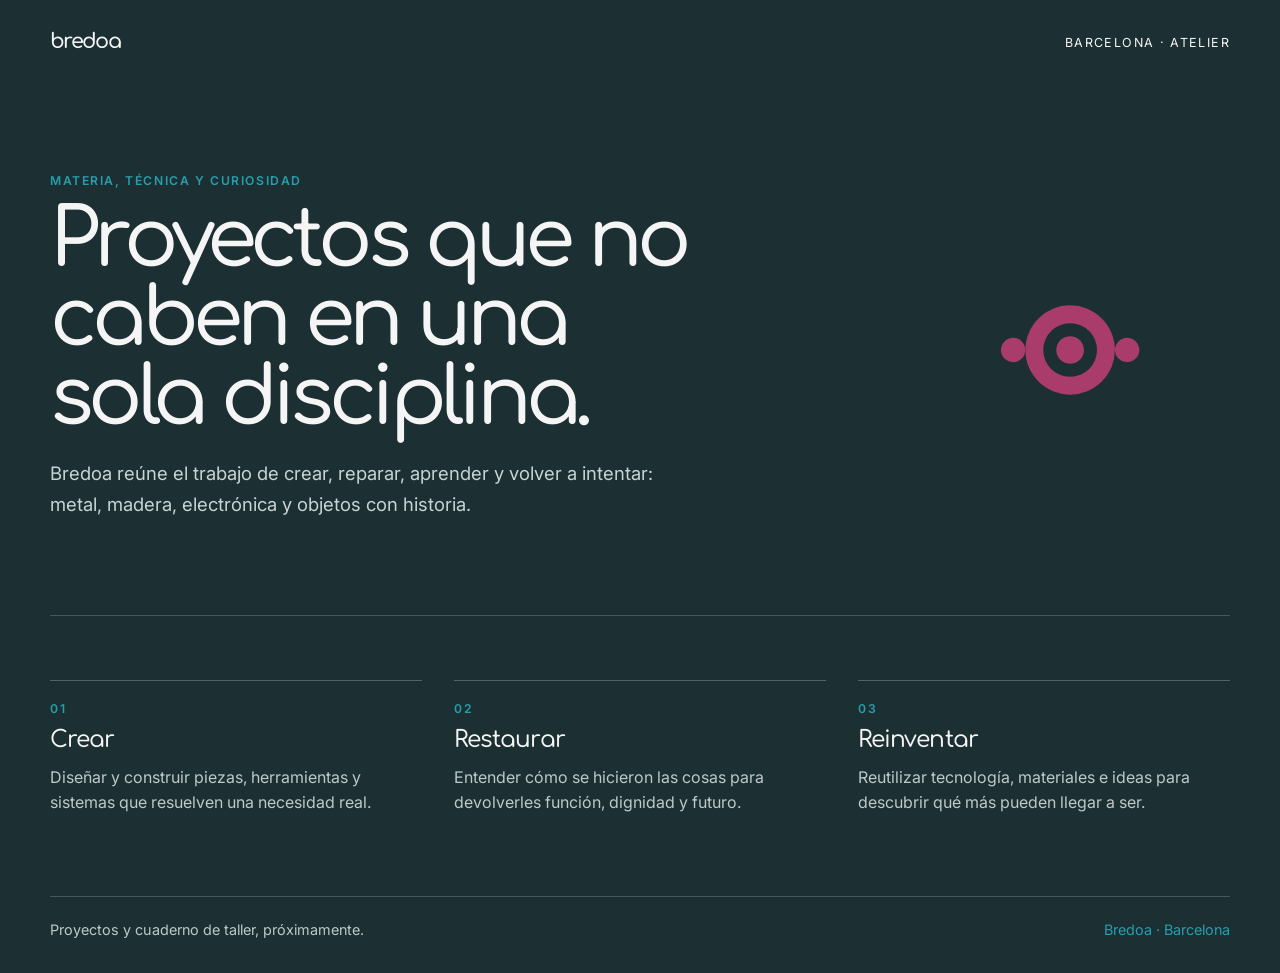
==== index.html @ 993eb0ca "Add first Bredoa website draft" ====
<!doctype html>
<html lang="es">
<head>
  <meta charset="utf-8">
  <meta name="viewport" content="width=device-width, initial-scale=1">
  <meta name="description" content="Bredoa — proyectos entre la técnica, la materia y la curiosidad.">
  <title>Bredoa — Barcelona Atelier</title>
  <link rel="preconnect" href="https://fonts.googleapis.com">
  <link rel="preconnect" href="https://fonts.gstatic.com" crossorigin>
  <link href="https://fonts.googleapis.com/css2?family=Comfortaa:wght@400;500;600&family=Inter:wght@400;500;600&display=swap" rel="stylesheet">
  <link rel="stylesheet" href="styles.css">
</head>
<body>
  <main>
    <nav aria-label="Navegación principal">
      <a class="brand" href="#inicio" aria-label="Bredoa, inicio">bredoa</a>
      <span>Barcelona · Atelier</span>
    </nav>
    <section class="hero" id="inicio">
      <div class="hero-copy">
        <p class="eyebrow">Materia, técnica y curiosidad</p>
        <h1>Proyectos que no caben en una sola disciplina.</h1>
        <p class="intro">Bredoa reúne el trabajo de crear, reparar, aprender y volver a intentar: metal, madera, electrónica y objetos con historia.</p>
      </div>
      <div class="mark" aria-hidden="true"><img src="assets/bredoa-mark.svg" alt=""></div>
    </section>
    <section class="areas" aria-label="Áreas de Bredoa">
      <article><span class="number">01</span><h2>Crear</h2><p>Diseñar y construir piezas, herramientas y sistemas que resuelven una necesidad real.</p></article>
      <article><span class="number">02</span><h2>Restaurar</h2><p>Entender cómo se hicieron las cosas para devolverles función, dignidad y futuro.</p></article>
      <article><span class="number">03</span><h2>Reinventar</h2><p>Reutilizar tecnología, materiales e ideas para descubrir qué más pueden llegar a ser.</p></article>
    </section>
    <footer><p>Proyectos y cuaderno de taller, próximamente.</p><p class="accent">Bredoa · Barcelona</p></footer>
  </main>
</body>
</html>
---- styles.css ----
:root { --ink: #1c2f32; --paper: #f5f5f5; --cyan: #279ead; --magenta: #a93c6a; }
* { box-sizing: border-box; }
html { background: var(--ink); }
body { margin: 0; color: var(--paper); background: var(--ink); font-family: Inter, Arial, sans-serif; }
main { width: min(1180px, calc(100% - 3rem)); margin: 0 auto; min-height: 100vh; }
nav { display: flex; justify-content: space-between; align-items: center; padding: 2rem 0; font-size: .78rem; letter-spacing: .11em; text-transform: uppercase; }
.brand { color: var(--paper); font: 600 1.3rem/1 Comfortaa, sans-serif; letter-spacing: -.08em; text-decoration: none; text-transform: lowercase; }
.hero { min-height: 59vh; display: grid; grid-template-columns: 1.2fr .8fr; align-items: center; gap: 3rem; border-bottom: 1px solid color-mix(in srgb, var(--paper) 20%, transparent); }
.eyebrow, .number { color: var(--cyan); font-size: .76rem; font-weight: 600; letter-spacing: .13em; text-transform: uppercase; }
h1 { max-width: 760px; margin: .75rem 0 1.3rem; font: 500 clamp(2.7rem, 6.3vw, 6.4rem)/.98 Comfortaa, sans-serif; letter-spacing: -.07em; }
.intro { max-width: 610px; color: #c8d4d5; font-size: clamp(1rem, 1.45vw, 1.24rem); line-height: 1.65; }
.mark { justify-self: end; width: min(320px, 80%); }.mark img { width: 100%; display: block; }
.areas { display: grid; grid-template-columns: repeat(3, 1fr); gap: 2rem; padding: 4rem 0 5rem; }.areas article { border-top: 1px solid color-mix(in srgb, var(--paper) 25%, transparent); padding-top: 1rem; }
h2 { margin: .55rem 0 .7rem; font: 500 1.45rem/1.2 Comfortaa, sans-serif; letter-spacing: -.04em; }.areas p { margin: 0; color: #bdc9ca; line-height: 1.6; }
footer { display: flex; justify-content: space-between; gap: 2rem; border-top: 1px solid color-mix(in srgb, var(--paper) 20%, transparent); padding: 1.5rem 0 2.2rem; color: #bdc9ca; font-size: .9rem; } footer p { margin: 0; }.accent { color: var(--cyan); }
@media (max-width: 720px) { main { width: min(100% - 2rem, 1180px); } nav { padding: 1.3rem 0; } nav span { font-size: .65rem; } .hero { grid-template-columns: 1fr; min-height: auto; padding: 4.5rem 0; gap: 2rem; } .mark { justify-self: start; width: 190px; } .areas { grid-template-columns: 1fr; gap: 2.4rem; padding: 3rem 0; } footer { display: block; } footer p + p { margin-top: .5rem; } }
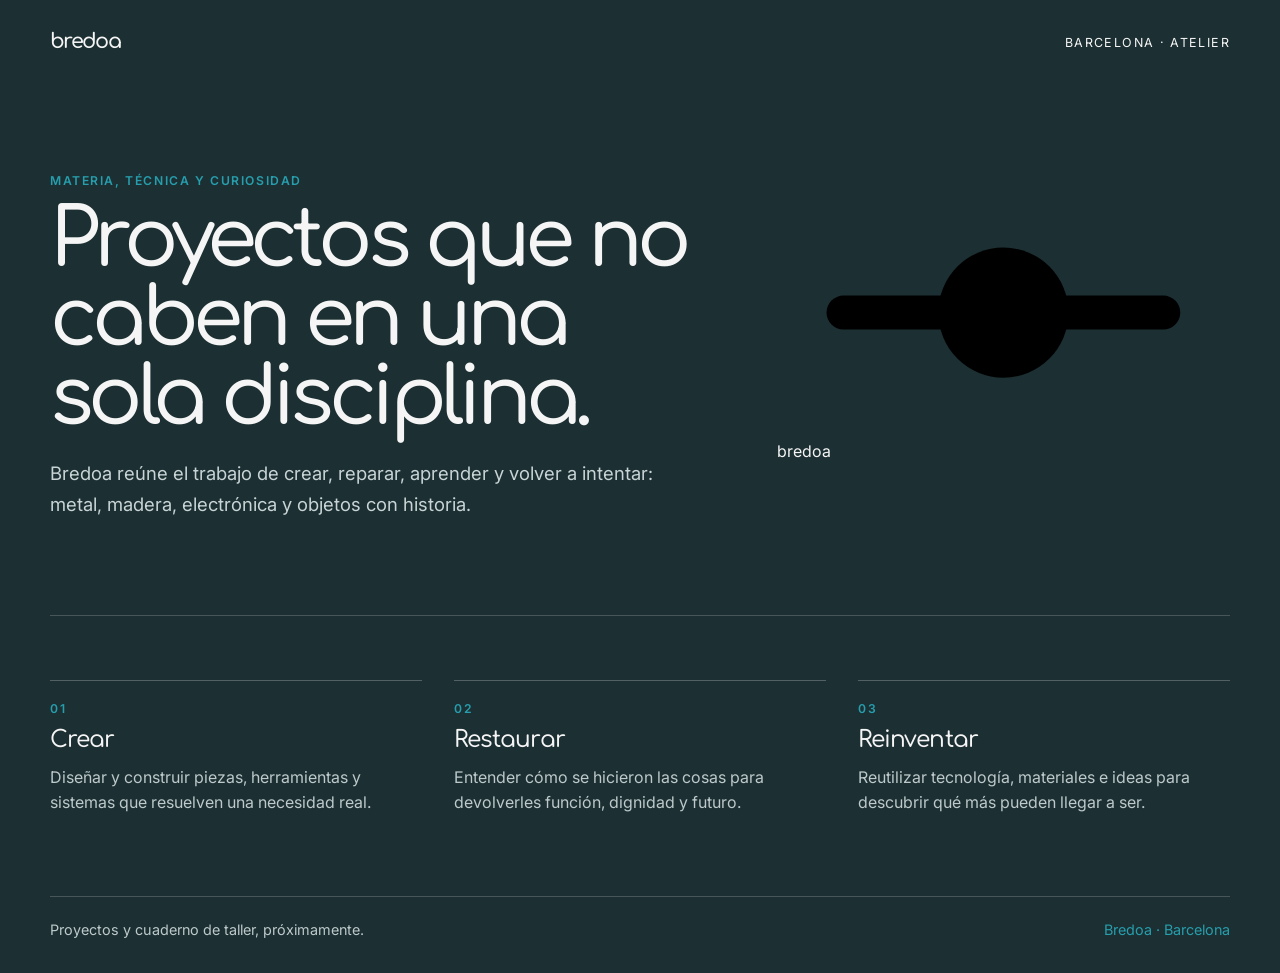
==== commit 943654b2: "Use complete Bredoa logo lockup" ====
--- a/index.html
+++ b/index.html
@@ -22,7 +22,15 @@
         <h1>Proyectos que no caben en una sola disciplina.</h1>
         <p class="intro">Bredoa reúne el trabajo de crear, reparar, aprender y volver a intentar: metal, madera, electrónica y objetos con historia.</p>
       </div>
-      <div class="mark" aria-hidden="true"><img src="assets/bredoa-mark.svg" alt=""></div>
+      <div class="logo-lockup" aria-label="Bredoa">
+        <svg viewBox="0 0 640 280" role="img" aria-hidden="true">
+          <rect x="70" y="80" width="500" height="48" rx="24"/>
+          <circle cx="320" cy="104" r="92"/>
+          <circle class="cutout" cx="320" cy="104" r="53"/>
+          <circle cx="320" cy="104" r="29"/>
+        </svg>
+        <span>bredoa</span>
+      </div>
     </section>
     <section class="areas" aria-label="Áreas de Bredoa">
       <article><span class="number">01</span><h2>Crear</h2><p>Diseñar y construir piezas, herramientas y sistemas que resuelven una necesidad real.</p></article>
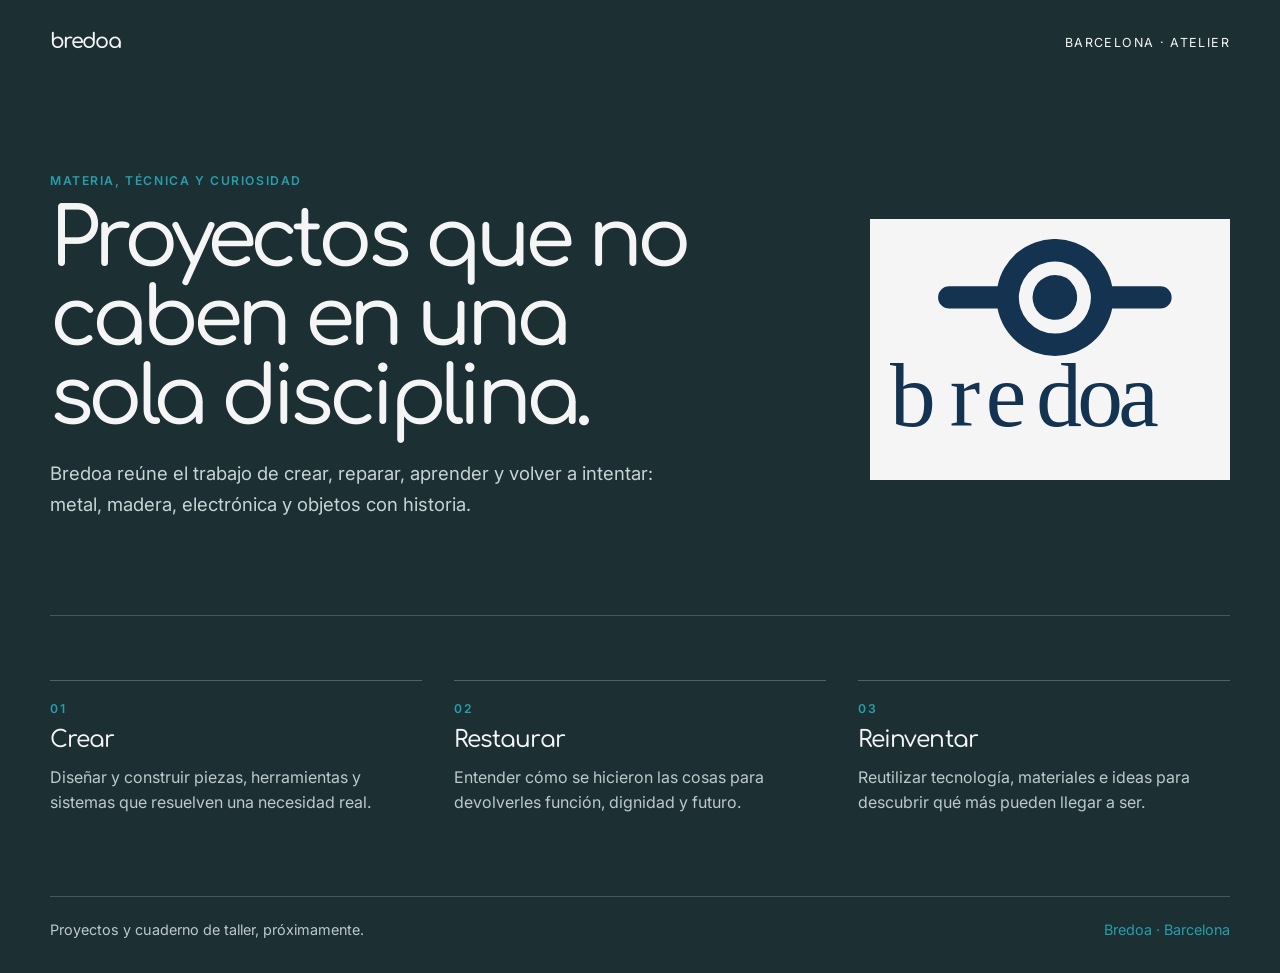
==== commit c3dd896a: "Use original Bredoa SVG logo" ====
--- a/index.html
+++ b/index.html
@@ -22,15 +22,7 @@
         <h1>Proyectos que no caben en una sola disciplina.</h1>
         <p class="intro">Bredoa reúne el trabajo de crear, reparar, aprender y volver a intentar: metal, madera, electrónica y objetos con historia.</p>
       </div>
-      <div class="logo-lockup" aria-label="Bredoa">
-        <svg viewBox="0 0 640 280" role="img" aria-hidden="true">
-          <rect x="70" y="80" width="500" height="48" rx="24"/>
-          <circle cx="320" cy="104" r="92"/>
-          <circle class="cutout" cx="320" cy="104" r="53"/>
-          <circle cx="320" cy="104" r="29"/>
-        </svg>
-        <span>bredoa</span>
-      </div>
+      <div class="logo-lockup"><img src="assets/logobredoa.svg" alt="Bredoa"></div>
     </section>
     <section class="areas" aria-label="Áreas de Bredoa">
       <article><span class="number">01</span><h2>Crear</h2><p>Diseñar y construir piezas, herramientas y sistemas que resuelven una necesidad real.</p></article>
@@ -40,4 +32,4 @@
     <footer><p>Proyectos y cuaderno de taller, próximamente.</p><p class="accent">Bredoa · Barcelona</p></footer>
   </main>
 </body>
-</html>
+</html>
--- a/styles.css
+++ b/styles.css
@@ -1,4 +1,4 @@
-:root { --ink: #1c2f32; --paper: #f5f5f5; --cyan: #279ead; --magenta: #a93c6a; }
+:root { --ink: #1c2f32; --paper: #f5f5f5; --cyan: #279ead; --magenta: #a93c6a; --brand-blue: #173b5f; }
 * { box-sizing: border-box; }
 html { background: var(--ink); }
 body { margin: 0; color: var(--paper); background: var(--ink); font-family: Inter, Arial, sans-serif; }
@@ -9,8 +9,11 @@
 .eyebrow, .number { color: var(--cyan); font-size: .76rem; font-weight: 600; letter-spacing: .13em; text-transform: uppercase; }
 h1 { max-width: 760px; margin: .75rem 0 1.3rem; font: 500 clamp(2.7rem, 6.3vw, 6.4rem)/.98 Comfortaa, sans-serif; letter-spacing: -.07em; }
 .intro { max-width: 610px; color: #c8d4d5; font-size: clamp(1rem, 1.45vw, 1.24rem); line-height: 1.65; }
-.mark { justify-self: end; width: min(320px, 80%); }.mark img { width: 100%; display: block; }
+.logo-lockup { color: var(--brand-blue); justify-self: end; width: min(360px, 80%); padding: 1.25rem; background: var(--paper); text-align: center; }
+.logo-lockup svg { width: 100%; display: block; fill: currentColor; }
+.logo-lockup .cutout { fill: var(--paper); }
+.logo-lockup span { display: block; margin-top: -1.8rem; font: 500 clamp(2.2rem, 5vw, 4.6rem)/1 Comfortaa, sans-serif; letter-spacing: -.1em; }
 .areas { display: grid; grid-template-columns: repeat(3, 1fr); gap: 2rem; padding: 4rem 0 5rem; }.areas article { border-top: 1px solid color-mix(in srgb, var(--paper) 25%, transparent); padding-top: 1rem; }
 h2 { margin: .55rem 0 .7rem; font: 500 1.45rem/1.2 Comfortaa, sans-serif; letter-spacing: -.04em; }.areas p { margin: 0; color: #bdc9ca; line-height: 1.6; }
 footer { display: flex; justify-content: space-between; gap: 2rem; border-top: 1px solid color-mix(in srgb, var(--paper) 20%, transparent); padding: 1.5rem 0 2.2rem; color: #bdc9ca; font-size: .9rem; } footer p { margin: 0; }.accent { color: var(--cyan); }
-@media (max-width: 720px) { main { width: min(100% - 2rem, 1180px); } nav { padding: 1.3rem 0; } nav span { font-size: .65rem; } .hero { grid-template-columns: 1fr; min-height: auto; padding: 4.5rem 0; gap: 2rem; } .mark { justify-self: start; width: 190px; } .areas { grid-template-columns: 1fr; gap: 2.4rem; padding: 3rem 0; } footer { display: block; } footer p + p { margin-top: .5rem; } }
+@media (max-width: 720px) { main { width: min(100% - 2rem, 1180px); } nav { padding: 1.3rem 0; } nav span { font-size: .65rem; } .hero { grid-template-columns: 1fr; min-height: auto; padding: 4.5rem 0; gap: 2rem; } .logo-lockup { justify-self: start; width: 240px; } .areas { grid-template-columns: 1fr; gap: 2.4rem; padding: 3rem 0; } footer { display: block; } footer p + p { margin-top: .5rem; } }
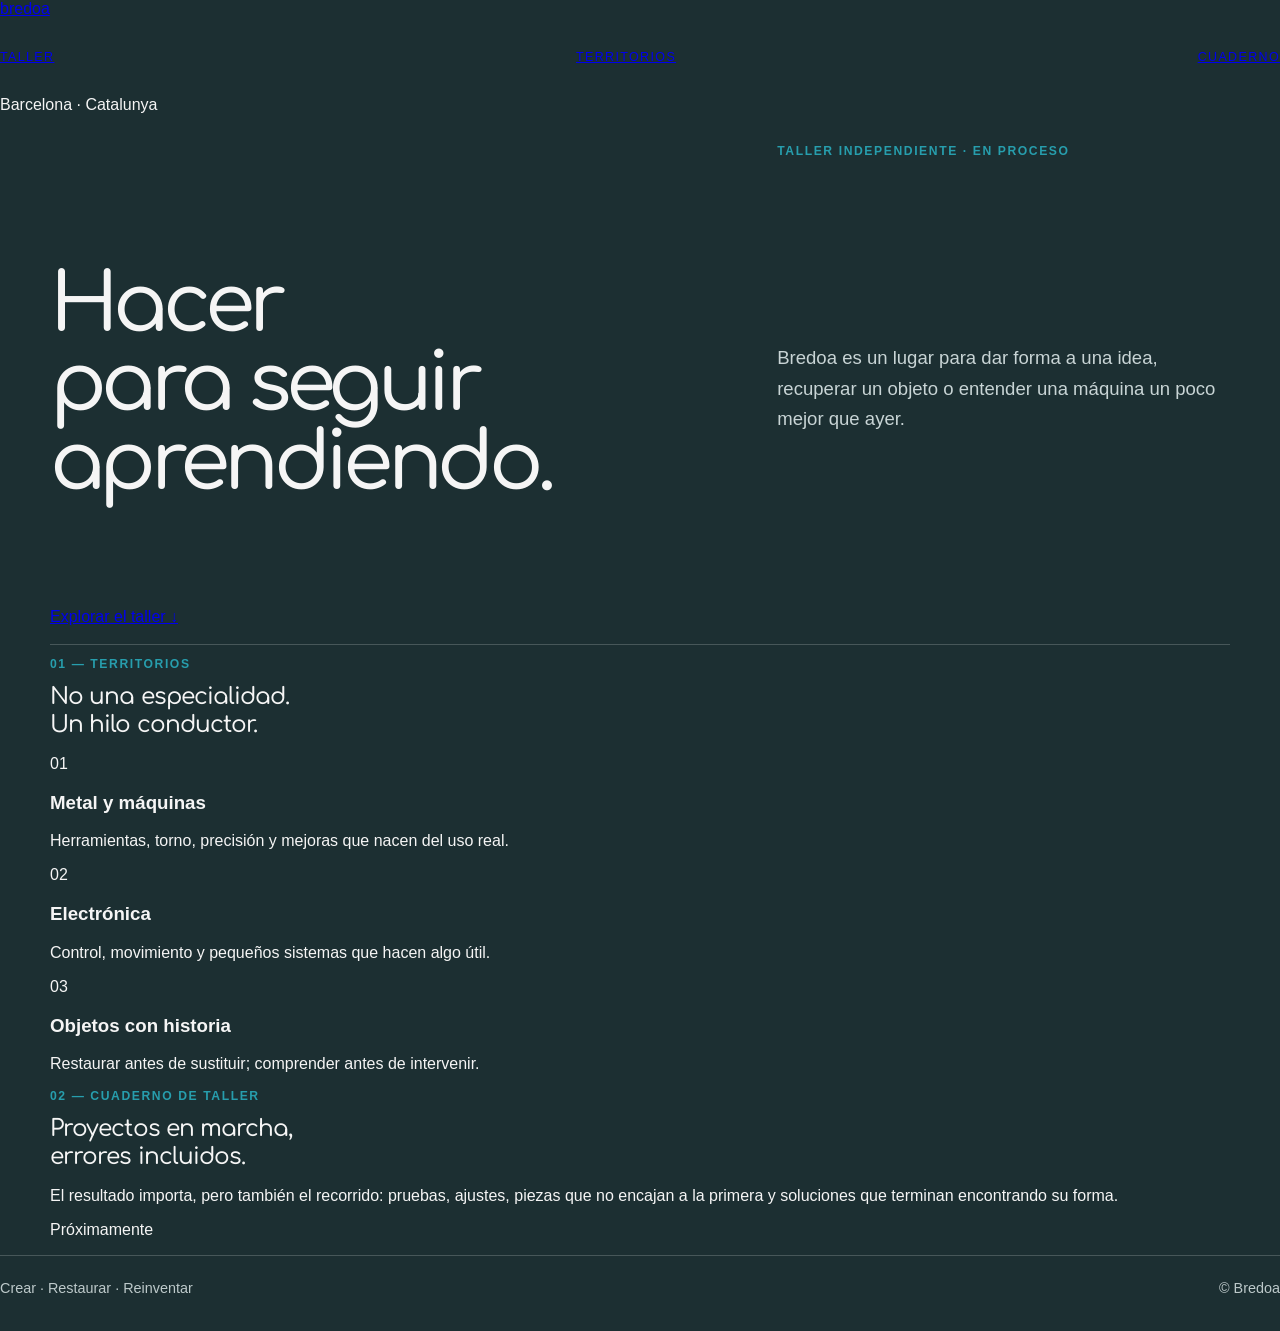
==== commit a2c44112: "Convertir Taller en la portada principal" ====
--- a/index.html
+++ b/index.html
@@ -3,33 +3,70 @@
 <head>
   <meta charset="utf-8">
   <meta name="viewport" content="width=device-width, initial-scale=1">
-  <meta name="description" content="Bredoa — proyectos entre la técnica, la materia y la curiosidad.">
-  <title>Bredoa — Barcelona Atelier</title>
+  <meta name="description" content="Bredoa — un taller para crear, restaurar y reinventar.">
+  <title>Bredoa — Taller</title>
   <link rel="preconnect" href="https://fonts.googleapis.com">
   <link rel="preconnect" href="https://fonts.gstatic.com" crossorigin>
-  <link href="https://fonts.googleapis.com/css2?family=Comfortaa:wght@400;500;600&family=Inter:wght@400;500;600&display=swap" rel="stylesheet">
+  <link href="https://fonts.googleapis.com/css2?family=Comfortaa:wght@400;500;600;700&display=swap" rel="stylesheet">
   <link rel="stylesheet" href="styles.css">
 </head>
 <body>
+  <header class="site-header">
+    <a href="#taller" aria-label="Bredoa, inicio" class="wordmark">bredoa</a>
+    <nav aria-label="Navegación principal">
+      <a href="#taller">Taller</a>
+      <a href="#territorios">Territorios</a>
+      <a href="#cuaderno">Cuaderno</a>
+    </nav>
+    <span class="place">Barcelona · Catalunya</span>
+  </header>
+
   <main>
-    <nav aria-label="Navegación principal">
-      <a class="brand" href="#inicio" aria-label="Bredoa, inicio">bredoa</a>
-      <span>Barcelona · Atelier</span>
-    </nav>
-    <section class="hero" id="inicio">
-      <div class="hero-copy">
-        <p class="eyebrow">Materia, técnica y curiosidad</p>
-        <h1>Proyectos que no caben en una sola disciplina.</h1>
-        <p class="intro">Bredoa reúne el trabajo de crear, reparar, aprender y volver a intentar: metal, madera, electrónica y objetos con historia.</p>
+    <section class="hero" id="taller" aria-labelledby="hero-title">
+      <div class="monogram" role="img" aria-label="Logotipo de Bredoa"></div>
+      <p class="eyebrow">Taller independiente · en proceso</p>
+      <h1 id="hero-title">Hacer<br>para seguir<br>aprendiendo.</h1>
+      <p class="intro">Bredoa es un lugar para dar forma a una idea, recuperar un objeto o entender una máquina un poco mejor que ayer.</p>
+      <a class="scroll-cue" href="#territorios">Explorar el taller <span aria-hidden="true">↓</span></a>
+    </section>
+
+    <section class="territories" id="territorios" aria-labelledby="territories-title">
+      <div class="section-heading">
+        <p class="eyebrow">01 — Territorios</p>
+        <h2 id="territories-title">No una especialidad.<br>Un hilo conductor.</h2>
       </div>
-      <div class="logo-lockup"><img src="assets/logobredoa.svg" alt="Bredoa"></div>
+      <div class="territory-list">
+        <article>
+          <p class="index">01</p>
+          <h3>Metal y máquinas</h3>
+          <p>Herramientas, torno, precisión y mejoras que nacen del uso real.</p>
+        </article>
+        <article>
+          <p class="index">02</p>
+          <h3>Electrónica</h3>
+          <p>Control, movimiento y pequeños sistemas que hacen algo útil.</p>
+        </article>
+        <article>
+          <p class="index">03</p>
+          <h3>Objetos con historia</h3>
+          <p>Restaurar antes de sustituir; comprender antes de intervenir.</p>
+        </article>
+      </div>
     </section>
-    <section class="areas" aria-label="Áreas de Bredoa">
-      <article><span class="number">01</span><h2>Crear</h2><p>Diseñar y construir piezas, herramientas y sistemas que resuelven una necesidad real.</p></article>
-      <article><span class="number">02</span><h2>Restaurar</h2><p>Entender cómo se hicieron las cosas para devolverles función, dignidad y futuro.</p></article>
-      <article><span class="number">03</span><h2>Reinventar</h2><p>Reutilizar tecnología, materiales e ideas para descubrir qué más pueden llegar a ser.</p></article>
+
+    <section class="notebook" id="cuaderno" aria-labelledby="notebook-title">
+      <p class="eyebrow">02 — Cuaderno de taller</p>
+      <div>
+        <h2 id="notebook-title">Proyectos en marcha,<br>errores incluidos.</h2>
+        <p>El resultado importa, pero también el recorrido: pruebas, ajustes, piezas que no encajan a la primera y soluciones que terminan encontrando su forma.</p>
+      </div>
+      <p class="status">Próximamente</p>
     </section>
-    <footer><p>Proyectos y cuaderno de taller, próximamente.</p><p class="accent">Bredoa · Barcelona</p></footer>
   </main>
+
+  <footer>
+    <span>Crear · Restaurar · Reinventar</span>
+    <span>© Bredoa</span>
+  </footer>
 </body>
 </html>
--- a/styles.css
+++ b/styles.css
@@ -1,4 +1,4 @@
-:root { --ink: #1c2f32; --paper: #f5f5f5; --cyan: #279ead; --magenta: #a93c6a; --brand-blue: #173b5f; }
+:root { --ink: #1c2f32; --paper: #f5f5f5; --cyan: #279ead; --magenta: #a93c6a; }
 * { box-sizing: border-box; }
 html { background: var(--ink); }
 body { margin: 0; color: var(--paper); background: var(--ink); font-family: Inter, Arial, sans-serif; }
@@ -9,10 +9,8 @@
 .eyebrow, .number { color: var(--cyan); font-size: .76rem; font-weight: 600; letter-spacing: .13em; text-transform: uppercase; }
 h1 { max-width: 760px; margin: .75rem 0 1.3rem; font: 500 clamp(2.7rem, 6.3vw, 6.4rem)/.98 Comfortaa, sans-serif; letter-spacing: -.07em; }
 .intro { max-width: 610px; color: #c8d4d5; font-size: clamp(1rem, 1.45vw, 1.24rem); line-height: 1.65; }
-.logo-lockup { color: var(--brand-blue); justify-self: end; width: min(360px, 80%); padding: 1.25rem; background: var(--paper); text-align: center; }
-.logo-lockup svg { width: 100%; display: block; fill: currentColor; }
-.logo-lockup .cutout { fill: var(--paper); }
-.logo-lockup span { display: block; margin-top: -1.8rem; font: 500 clamp(2.2rem, 5vw, 4.6rem)/1 Comfortaa, sans-serif; letter-spacing: -.1em; }
+.logo-lockup { justify-self: end; width: min(360px, 80%); }
+.logo-lockup img { display: block; width: 100%; height: auto; }
 .areas { display: grid; grid-template-columns: repeat(3, 1fr); gap: 2rem; padding: 4rem 0 5rem; }.areas article { border-top: 1px solid color-mix(in srgb, var(--paper) 25%, transparent); padding-top: 1rem; }
 h2 { margin: .55rem 0 .7rem; font: 500 1.45rem/1.2 Comfortaa, sans-serif; letter-spacing: -.04em; }.areas p { margin: 0; color: #bdc9ca; line-height: 1.6; }
 footer { display: flex; justify-content: space-between; gap: 2rem; border-top: 1px solid color-mix(in srgb, var(--paper) 20%, transparent); padding: 1.5rem 0 2.2rem; color: #bdc9ca; font-size: .9rem; } footer p { margin: 0; }.accent { color: var(--cyan); }
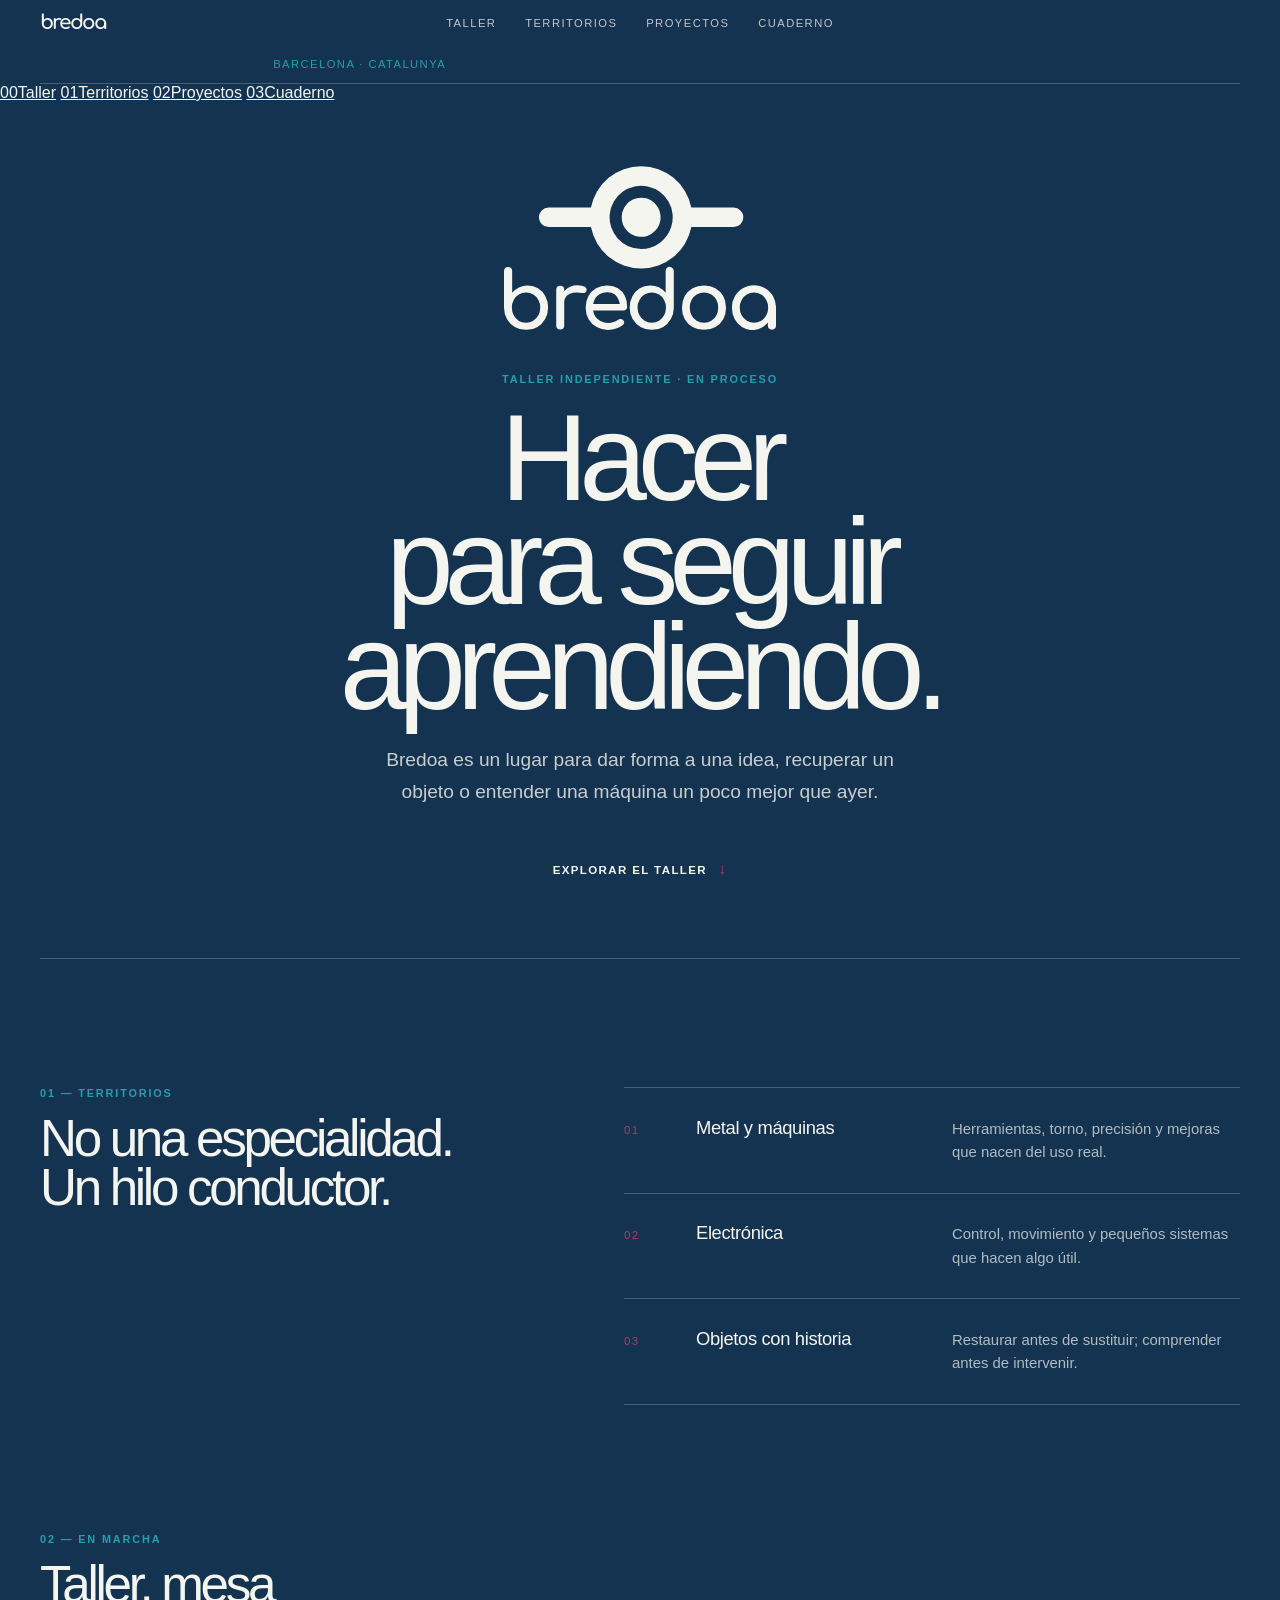
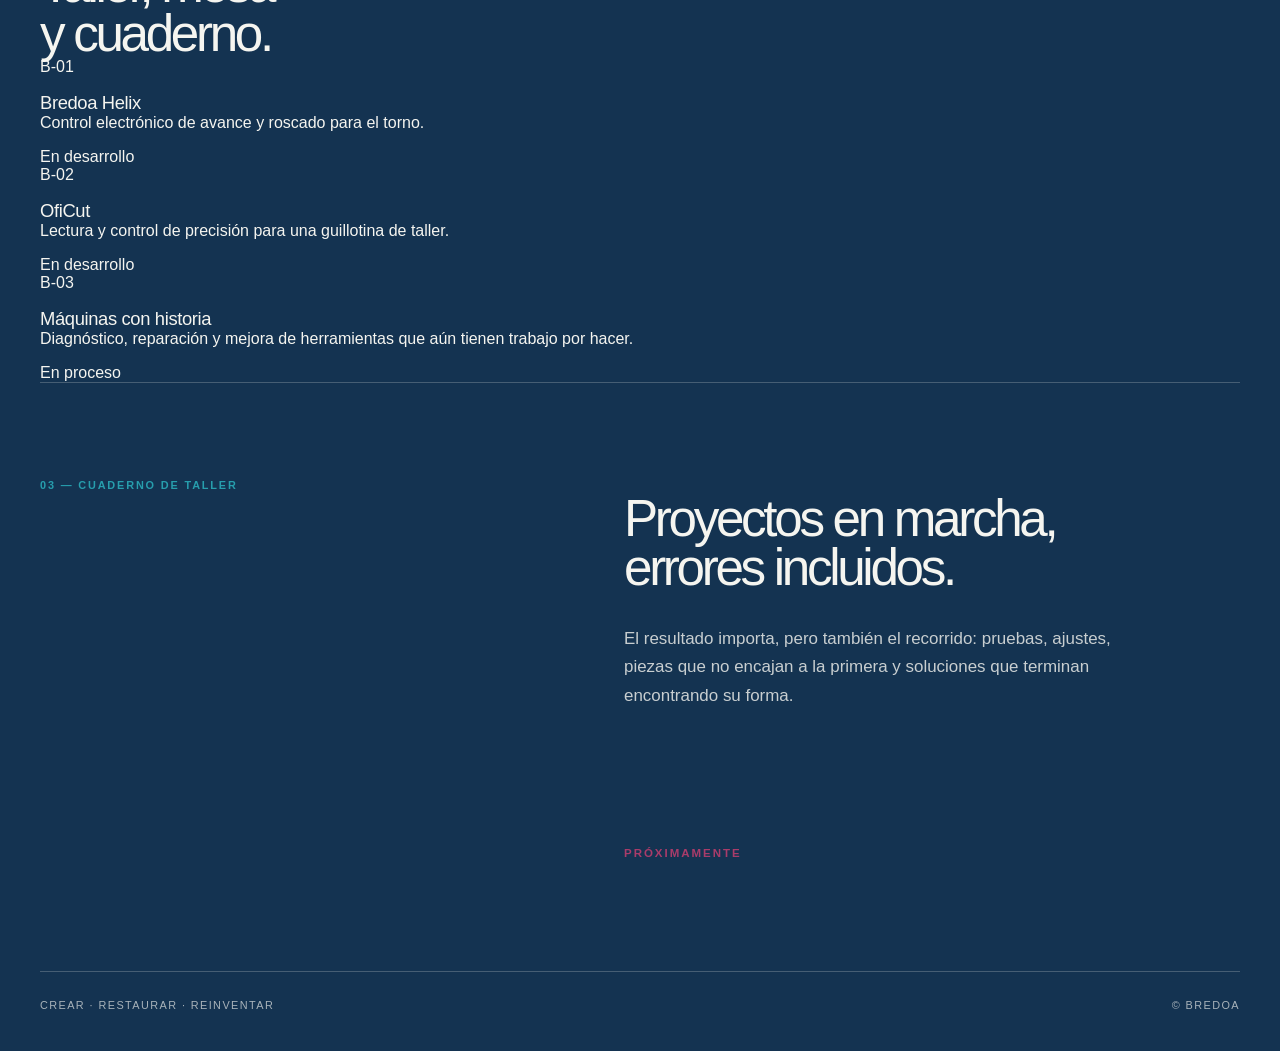
==== commit f61a5af4: "Añadir proyectos y navegación de recorrido" ====
--- a/index.html
+++ b/index.html
@@ -9,6 +9,7 @@
   <link rel="preconnect" href="https://fonts.gstatic.com" crossorigin>
   <link href="https://fonts.googleapis.com/css2?family=Comfortaa:wght@400;500;600;700&display=swap" rel="stylesheet">
   <link rel="stylesheet" href="styles.css">
+  <script src="app.js" defer></script>
 </head>
 <body>
   <header class="site-header">
@@ -16,37 +17,46 @@
     <nav aria-label="Navegación principal">
       <a href="#taller">Taller</a>
       <a href="#territorios">Territorios</a>
+      <a href="#proyectos">Proyectos</a>
       <a href="#cuaderno">Cuaderno</a>
     </nav>
+    <div class="header-symbol" aria-hidden="true"></div>
     <span class="place">Barcelona · Catalunya</span>
   </header>
 
+  <aside class="section-rail" aria-label="Recorrido de la página">
+    <a href="#taller" data-section-link><span>00</span>Taller</a>
+    <a href="#territorios" data-section-link><span>01</span>Territorios</a>
+    <a href="#proyectos" data-section-link><span>02</span>Proyectos</a>
+    <a href="#cuaderno" data-section-link><span>03</span>Cuaderno</a>
+  </aside>
+
   <main>
-    <section class="hero" id="taller" aria-labelledby="hero-title">
+    <section class="hero" id="taller" data-section aria-labelledby="hero-title">
       <div class="monogram" role="img" aria-label="Logotipo de Bredoa"></div>
-      <p class="eyebrow">Taller independiente · en proceso</p>
-      <h1 id="hero-title">Hacer<br>para seguir<br>aprendiendo.</h1>
-      <p class="intro">Bredoa es un lugar para dar forma a una idea, recuperar un objeto o entender una máquina un poco mejor que ayer.</p>
-      <a class="scroll-cue" href="#territorios">Explorar el taller <span aria-hidden="true">↓</span></a>
+      <p class="eyebrow reveal">Taller independiente · en proceso</p>
+      <h1 id="hero-title" class="reveal">Hacer<br>para seguir<br>aprendiendo.</h1>
+      <p class="intro reveal">Bredoa es un lugar para dar forma a una idea, recuperar un objeto o entender una máquina un poco mejor que ayer.</p>
+      <a class="scroll-cue reveal" href="#territorios">Explorar el taller <span aria-hidden="true">↓</span></a>
     </section>
 
-    <section class="territories" id="territorios" aria-labelledby="territories-title">
-      <div class="section-heading">
+    <section class="territories" id="territorios" data-section aria-labelledby="territories-title">
+      <div class="section-heading reveal">
         <p class="eyebrow">01 — Territorios</p>
         <h2 id="territories-title">No una especialidad.<br>Un hilo conductor.</h2>
       </div>
       <div class="territory-list">
-        <article>
+        <article class="reveal">
           <p class="index">01</p>
           <h3>Metal y máquinas</h3>
           <p>Herramientas, torno, precisión y mejoras que nacen del uso real.</p>
         </article>
-        <article>
+        <article class="reveal">
           <p class="index">02</p>
           <h3>Electrónica</h3>
           <p>Control, movimiento y pequeños sistemas que hacen algo útil.</p>
         </article>
-        <article>
+        <article class="reveal">
           <p class="index">03</p>
           <h3>Objetos con historia</h3>
           <p>Restaurar antes de sustituir; comprender antes de intervenir.</p>
@@ -54,13 +64,40 @@
       </div>
     </section>
 
-    <section class="notebook" id="cuaderno" aria-labelledby="notebook-title">
-      <p class="eyebrow">02 — Cuaderno de taller</p>
-      <div>
+    <section class="projects" id="proyectos" data-section aria-labelledby="projects-title">
+      <div class="section-heading reveal">
+        <p class="eyebrow">02 — En marcha</p>
+        <h2 id="projects-title">Taller, mesa<br>y cuaderno.</h2>
+      </div>
+      <div class="project-grid">
+        <article class="project-card reveal">
+          <p class="project-code">B-01</p>
+          <h3>Bredoa Helix</h3>
+          <p>Control electrónico de avance y roscado para el torno.</p>
+          <span>En desarrollo</span>
+        </article>
+        <article class="project-card reveal">
+          <p class="project-code">B-02</p>
+          <h3>OfiCut</h3>
+          <p>Lectura y control de precisión para una guillotina de taller.</p>
+          <span>En desarrollo</span>
+        </article>
+        <article class="project-card reveal">
+          <p class="project-code">B-03</p>
+          <h3>Máquinas con historia</h3>
+          <p>Diagnóstico, reparación y mejora de herramientas que aún tienen trabajo por hacer.</p>
+          <span>En proceso</span>
+        </article>
+      </div>
+    </section>
+
+    <section class="notebook" id="cuaderno" data-section aria-labelledby="notebook-title">
+      <p class="eyebrow reveal">03 — Cuaderno de taller</p>
+      <div class="reveal">
         <h2 id="notebook-title">Proyectos en marcha,<br>errores incluidos.</h2>
         <p>El resultado importa, pero también el recorrido: pruebas, ajustes, piezas que no encajan a la primera y soluciones que terminan encontrando su forma.</p>
       </div>
-      <p class="status">Próximamente</p>
+      <p class="status reveal">Próximamente</p>
     </section>
   </main>
 
--- a/styles.css
+++ b/styles.css
@@ -1,17 +1,97 @@
-:root { --ink: #1c2f32; --paper: #f5f5f5; --cyan: #279ead; --magenta: #a93c6a; }
+:root {
+  --navy: #143351;
+  --navy-deep: #0c263e;
+  --paper: #f5f5f0;
+  --cyan: #279ead;
+  --magenta: #a93c6a;
+  --line: rgb(245 245 240 / 22%);
+}
+
 * { box-sizing: border-box; }
-html { background: var(--ink); }
-body { margin: 0; color: var(--paper); background: var(--ink); font-family: Inter, Arial, sans-serif; }
-main { width: min(1180px, calc(100% - 3rem)); margin: 0 auto; min-height: 100vh; }
-nav { display: flex; justify-content: space-between; align-items: center; padding: 2rem 0; font-size: .78rem; letter-spacing: .11em; text-transform: uppercase; }
-.brand { color: var(--paper); font: 600 1.3rem/1 Comfortaa, sans-serif; letter-spacing: -.08em; text-decoration: none; text-transform: lowercase; }
-.hero { min-height: 59vh; display: grid; grid-template-columns: 1.2fr .8fr; align-items: center; gap: 3rem; border-bottom: 1px solid color-mix(in srgb, var(--paper) 20%, transparent); }
-.eyebrow, .number { color: var(--cyan); font-size: .76rem; font-weight: 600; letter-spacing: .13em; text-transform: uppercase; }
-h1 { max-width: 760px; margin: .75rem 0 1.3rem; font: 500 clamp(2.7rem, 6.3vw, 6.4rem)/.98 Comfortaa, sans-serif; letter-spacing: -.07em; }
-.intro { max-width: 610px; color: #c8d4d5; font-size: clamp(1rem, 1.45vw, 1.24rem); line-height: 1.65; }
-.logo-lockup { justify-self: end; width: min(360px, 80%); }
-.logo-lockup img { display: block; width: 100%; height: auto; }
-.areas { display: grid; grid-template-columns: repeat(3, 1fr); gap: 2rem; padding: 4rem 0 5rem; }.areas article { border-top: 1px solid color-mix(in srgb, var(--paper) 25%, transparent); padding-top: 1rem; }
-h2 { margin: .55rem 0 .7rem; font: 500 1.45rem/1.2 Comfortaa, sans-serif; letter-spacing: -.04em; }.areas p { margin: 0; color: #bdc9ca; line-height: 1.6; }
-footer { display: flex; justify-content: space-between; gap: 2rem; border-top: 1px solid color-mix(in srgb, var(--paper) 20%, transparent); padding: 1.5rem 0 2.2rem; color: #bdc9ca; font-size: .9rem; } footer p { margin: 0; }.accent { color: var(--cyan); }
-@media (max-width: 720px) { main { width: min(100% - 2rem, 1180px); } nav { padding: 1.3rem 0; } nav span { font-size: .65rem; } .hero { grid-template-columns: 1fr; min-height: auto; padding: 4.5rem 0; gap: 2rem; } .logo-lockup { justify-self: start; width: 240px; } .areas { grid-template-columns: 1fr; gap: 2.4rem; padding: 3rem 0; } footer { display: block; } footer p + p { margin-top: .5rem; } }
+html { scroll-behavior: smooth; background: var(--navy-deep); }
+body { margin: 0; background: var(--navy); color: var(--paper); font-family: Arial, Helvetica, sans-serif; }
+a { color: inherit; }
+
+.site-header,
+main,
+footer { width: min(1200px, calc(100% - 3rem)); margin: 0 auto; }
+
+.site-header {
+  position: relative;
+  z-index: 1;
+  display: grid;
+  grid-template-columns: 1fr auto 1fr;
+  align-items: center;
+  min-height: 5.25rem;
+  border-bottom: 1px solid var(--line);
+  font-size: .7rem;
+  letter-spacing: .13em;
+  text-transform: uppercase;
+}
+
+.wordmark {
+  color: var(--paper);
+  font: 700 1.25rem/1 "Comfortaa", Arial, sans-serif;
+  letter-spacing: -.09em;
+  text-decoration: none;
+  text-transform: lowercase;
+}
+
+.site-header nav { display: flex; gap: 1.8rem; }
+.site-header nav a { color: rgb(245 245 240 / 76%); text-decoration: none; }
+.site-header nav a:hover, .scroll-cue:hover { color: var(--cyan); }
+.place { justify-self: end; color: var(--cyan); }
+
+.hero {
+  display: flex;
+  min-height: calc(100vh - 5.25rem);
+  flex-direction: column;
+  align-items: center;
+  justify-content: center;
+  padding: 4rem 0 5rem;
+  text-align: center;
+}
+
+.monogram {
+  width: clamp(13rem, 24vw, 17rem);
+  aspect-ratio: 1.66;
+  margin-bottom: 2.7rem;
+  background: var(--paper);
+  -webkit-mask: url("assets/logobredoa.svg") center / contain no-repeat;
+  mask: url("assets/logobredoa.svg") center / contain no-repeat;
+}
+
+.eyebrow { margin: 0; color: var(--cyan); font-size: .68rem; font-weight: 700; letter-spacing: .17em; text-transform: uppercase; }
+h1, h2, h3, p { margin-top: 0; }
+h1 { max-width: 980px; margin: 1.3rem 0 1.5rem; font-size: clamp(3.5rem, 9.5vw, 8.7rem); font-weight: 400; letter-spacing: -.075em; line-height: .86; }
+.intro { max-width: 34rem; margin: 0; color: rgb(245 245 240 / 80%); font-size: clamp(1rem, 1.5vw, 1.2rem); line-height: 1.7; }
+.scroll-cue { margin-top: 3.2rem; color: var(--paper); font-size: .72rem; font-weight: 700; letter-spacing: .12em; text-decoration: none; text-transform: uppercase; }
+.scroll-cue span { padding-left: .4rem; color: var(--magenta); font-size: 1rem; }
+
+.territories { display: grid; grid-template-columns: .9fr 1.1fr; gap: 5rem; padding: 8rem 0; border-top: 1px solid var(--line); }
+.section-heading h2, .notebook h2 { margin: 1rem 0 0; font-size: clamp(2.5rem, 4vw, 4.4rem); font-weight: 400; letter-spacing: -.065em; line-height: .95; }
+.territory-list { border-top: 1px solid var(--line); }
+.territory-list article { display: grid; grid-template-columns: 3.5rem 1fr minmax(12rem, 18rem); gap: 1rem; align-items: baseline; padding: 1.8rem 0; border-bottom: 1px solid var(--line); }
+.index { color: var(--magenta); font-size: .72rem; letter-spacing: .12em; }
+h3 { margin-bottom: 0; font-size: 1.15rem; font-weight: 400; letter-spacing: -.02em; }
+.territory-list article > p:last-child { margin-bottom: 0; color: rgb(245 245 240 / 70%); font-size: .93rem; line-height: 1.55; }
+
+.notebook { display: grid; grid-template-columns: .9fr 1.1fr; gap: 5rem; padding: 6rem 0 7rem; border-top: 1px solid var(--line); }
+.notebook > div > p { max-width: 33rem; margin: 2rem 0 0; color: rgb(245 245 240 / 80%); font-size: 1.06rem; line-height: 1.7; }
+.status { grid-column: 2; margin: 3.5rem 0 0; color: var(--magenta); font-size: .72rem; font-weight: 700; letter-spacing: .17em; text-transform: uppercase; }
+
+footer { display: flex; justify-content: space-between; gap: 1rem; padding: 1.7rem 0 2.5rem; border-top: 1px solid var(--line); color: rgb(245 245 240 / 66%); font-size: .68rem; letter-spacing: .13em; text-transform: uppercase; }
+
+@media (max-width: 760px) {
+  .site-header, main, footer { width: min(100% - 2rem, 1200px); }
+  .site-header { grid-template-columns: 1fr auto; }
+  .site-header nav { display: none; }
+  .place { font-size: .58rem; }
+  .hero { min-height: calc(100svh - 5.25rem); }
+  .territories, .notebook { display: block; padding: 5rem 0; }
+  .territory-list { margin-top: 3rem; }
+  .territory-list article { grid-template-columns: 2.5rem 1fr; }
+  .territory-list article > p:last-child { grid-column: 2; margin-top: 0; }
+  .notebook > div { margin-top: 2.8rem; }
+  .status { margin-top: 3rem; }
+}
